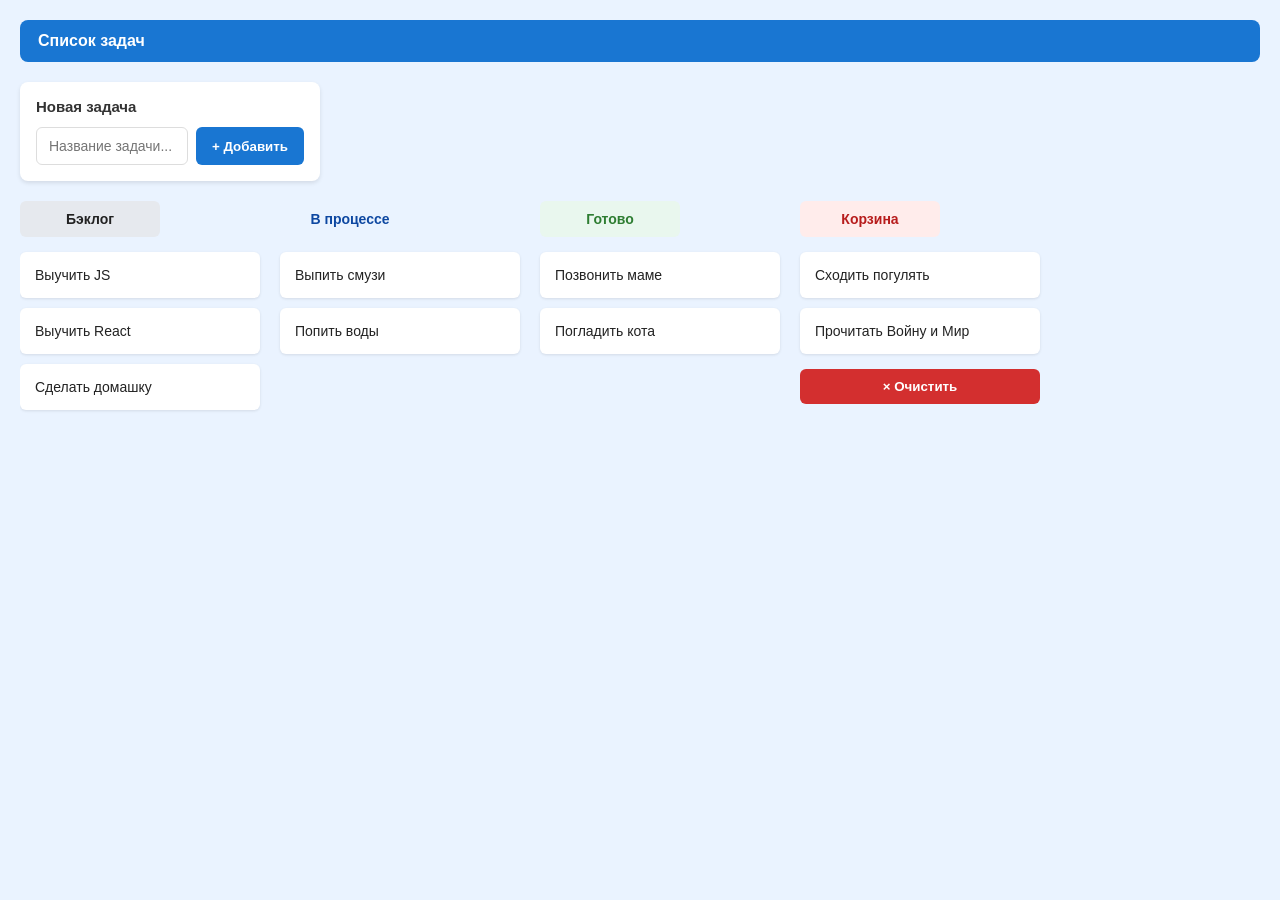
==== index.html @ bf157dfc "renamed css file from css.style.css to style.css and updated html reference" ====
<!DOCTYPE html>
<html lang="ru">
<head>
  <meta charset="UTF-8">
  <meta name="viewport" content="width=device-width, initial-scale=1.0">
  <title>Чима чуквуемека</title>
  <link rel="stylesheet" href="style.css">
</head>
<body>
  <div class="header-container">
    <header>
      <h1>Список задач</h1>
    </header>
  </div>

  <div class="main-content">
    <div class="new-task-container">
      <h3>Новая задача</h3>
      <div class="input-group">
        <input type="text" id="taskInput" placeholder="Название задачи...">
        <button id="addBtn">+ Добавить</button>
      </div>
    </div>

    <div class="columns-container">
      <div class="columns">
        <div class="column backlog">
          <div class="column-header">Бэклог</div>
          <div class="task-list" id="backlog">
            <div class="task">Выучить JS</div>
            <div class="task">Выучить React</div>
            <div class="task">Сделать домашку</div>
          </div>
        </div>

        <div class="column in-progress">
          <div class="column-header">В процессе</div>
          <div class="task-list" id="inProgress">
            <div class="task">Выпить смузи</div>
            <div class="task">Попить воды</div>
          </div>
        </div>

        <div class="column done">
          <div class="column-header">Готово</div>
          <div class="task-list" id="done">
            <div class="task">Позвонить маме</div>
            <div class="task">Погладить кота</div>
          </div>
        </div>

        <div class="column trash">
          <div class="column-header">Корзина</div>
          <div class="task-list" id="trash">
            <div class="task">Сходить погулять</div>
            <div class="task">Прочитать Войну и Мир</div>
          </div>
          <button id="clearBtn">× Очистить</button>
        </div>
      </div>
    </div>
  </div>

  <script>
    const taskInput = document.getElementById('taskInput');
    const addBtn = document.getElementById('addBtn');
    const backlog = document.getElementById('backlog');
    const clearBtn = document.getElementById('clearBtn');

    // Добавить задачу в Бэклог
    addBtn.addEventListener('click', () => {
      if (taskInput.value.trim() !== "") {
        const task = document.createElement('div');
        task.className = 'task';
        task.textContent = taskInput.value;
        backlog.appendChild(task);
        taskInput.value = "";
      }
    });

    // Очистить корзину
    clearBtn.addEventListener('click', () => {
      document.getElementById('trash').innerHTML = "";
    });

    // Добавление задачи по нажатию Enter
    taskInput.addEventListener('keypress', (e) => {
      if (e.key === 'Enter') {
        addBtn.click();
      }
    });
  </script>
</body>
</html>
---- style.css ----
* {
  box-sizing: border-box;
  margin: 0;
  padding: 0;
}

body {
  font-family: Arial, sans-serif;
  background: #eaf3ff;
  color: #222;
  padding: 20px;
  min-height: 100vh;
}

.header-container {
  display: flex;
  justify-content: flex-start;
  margin-bottom: 20px;
}

header {
  background: #1976d2;
  color: white;
  padding: 12px 18px;
  font-weight: 600;
  font-size: 16px;
  border-radius: 8px;
  text-align: left;
  width: 100%;
}

header h1 {
  font-size: 16px;
  margin: 0;
}

.main-content {
  display: flex;
  flex-direction: column;
  gap: 20px;
}

.new-task-container {
  background: white;
  padding: 16px;
  border-radius: 8px;
  box-shadow: 0 2px 4px rgba(0,0,0,0.1);
  width: 300px;
  align-self: flex-start;
}

.new-task-container h3 {
  margin-bottom: 12px;
  font-size: 15px;
  color: #333;
}

.input-group {
  display: flex;
  gap: 8px;
  align-items: stretch;
}

.input-group input {
  flex: 1;
  padding: 10px 12px;
  border: 1px solid #ddd;
  border-radius: 6px;
  font-size: 14px;
  min-width: 0;
}

.input-group button {
  padding: 10px 16px;
  background: #1976d2;
  color: white;
  border: none;
  border-radius: 6px;
  cursor: pointer;
  font-weight: 600;
  white-space: nowrap;
  flex-shrink: 0;
}

.columns-container {
  overflow-x: auto;
  padding-bottom: 10px;
}

.columns {
  display: flex;
  gap: 20px;
}

.column {
  min-width: 240px;
}

.column-header {
  padding: 10px 15px;
  border-radius: 6px;
  font-size: 14px;
  font-weight: 600;
  margin-bottom: 15px;
  text-align: center;
  width: fit-content;
  min-width: 140px;
}

.backlog .column-header {
  background: #e6e9ee;
  color: #222;
}

.in-progress .column-header {
  background: #eaf3ff;
  color: #0d47a1;
}

.done .column-header {
  background: #e9f7ee;
  color: #2e7d32;
}

.trash .column-header {
  background: #ffeceb;
  color: #b71c1c;
}

.task-list {
  display: flex;
  flex-direction: column;
  gap: 10px;
}

.task {
  background: white;
  padding: 15px;
  border-radius: 6px;
  font-size: 14px;
  box-shadow: 0 1px 3px rgba(0,0,0,0.1);
  word-break: break-word;
  width: 100%;
  min-width: 220px;
}

#clearBtn {
  margin-top: 15px;
  padding: 10px 15px;
  background: #d32f2f;
  color: white;
  border: none;
  border-radius: 6px;
  cursor: pointer;
  font-weight: 600;
  width: 100%;
}

#clearBtn:hover {
  background: #b71c1c;
}

@media (max-width: 768px) {
  .new-task-container {
    width: 100%;
  }
  
  .columns {
    flex-direction: column;
  }
  
  .column {
    width: 100%;
  }
  
  .input-group {
    flex-direction: column;
  }
}
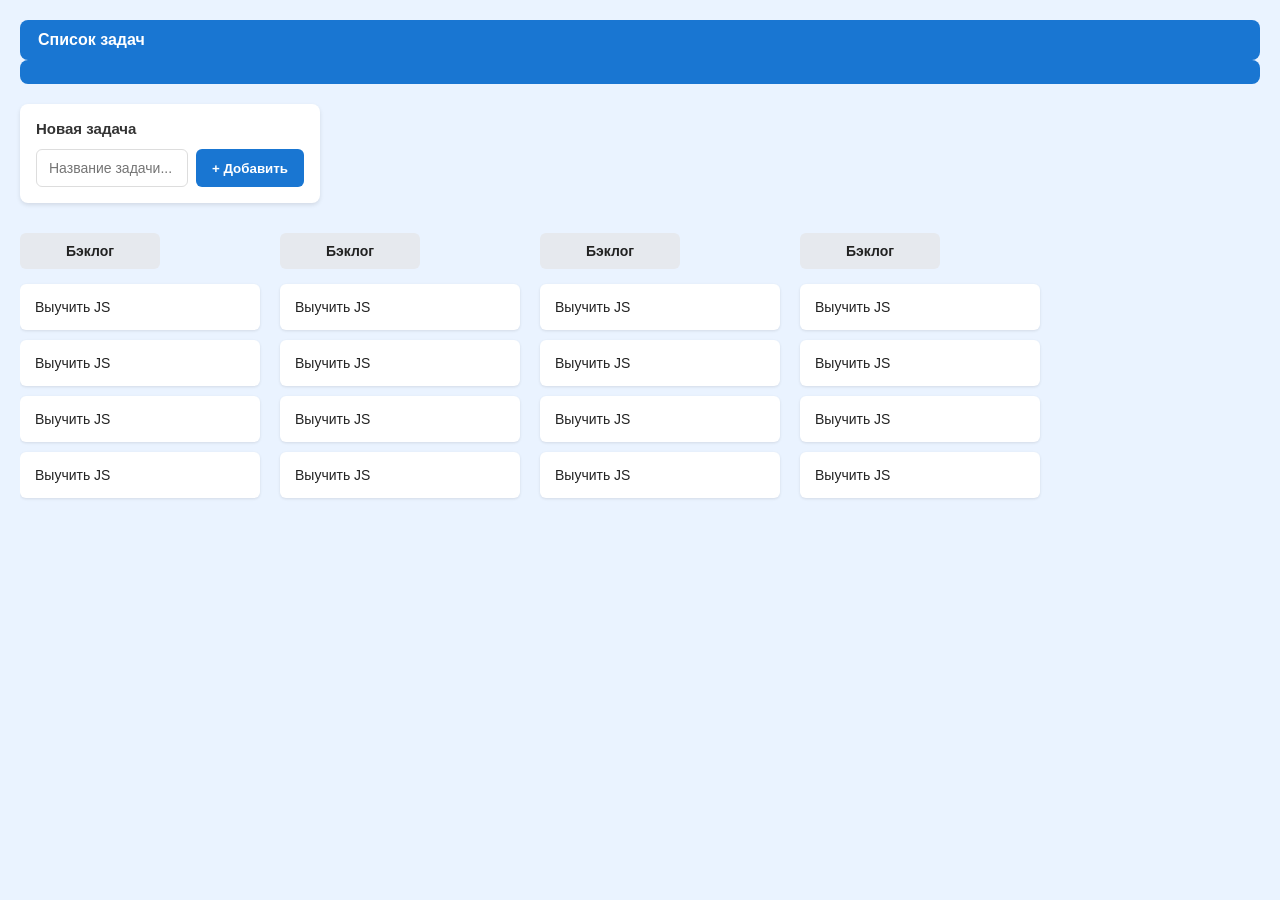
==== commit 256900ce: "lab3: Список задач" ====
--- a/index.html
+++ b/index.html
@@ -1,94 +1,20 @@
 <!DOCTYPE html>
 <html lang="ru">
 <head>
-  <meta charset="UTF-8">
-  <meta name="viewport" content="width=device-width, initial-scale=1.0">
-  <title>Чима чуквуемека</title>
-  <link rel="stylesheet" href="style.css">
+    <meta charset="UTF-8">
+    <meta name="viewport" content="width=device-width, initial-scale=1.0">
+    <title>Task Manager</title>
+    <link rel="stylesheet" href="style.css">
 </head>
 <body>
-  <div class="header-container">
-    <header>
-      <h1>Список задач</h1>
-    </header>
-  </div>
+    <section class="app">
+        <header></header>
+        <main>
+            <section class="form-container"></section>
+            <section class="task-board"></section>
+        </main>
+    </section>
 
-  <div class="main-content">
-    <div class="new-task-container">
-      <h3>Новая задача</h3>
-      <div class="input-group">
-        <input type="text" id="taskInput" placeholder="Название задачи...">
-        <button id="addBtn">+ Добавить</button>
-      </div>
-    </div>
-
-    <div class="columns-container">
-      <div class="columns">
-        <div class="column backlog">
-          <div class="column-header">Бэклог</div>
-          <div class="task-list" id="backlog">
-            <div class="task">Выучить JS</div>
-            <div class="task">Выучить React</div>
-            <div class="task">Сделать домашку</div>
-          </div>
-        </div>
-
-        <div class="column in-progress">
-          <div class="column-header">В процессе</div>
-          <div class="task-list" id="inProgress">
-            <div class="task">Выпить смузи</div>
-            <div class="task">Попить воды</div>
-          </div>
-        </div>
-
-        <div class="column done">
-          <div class="column-header">Готово</div>
-          <div class="task-list" id="done">
-            <div class="task">Позвонить маме</div>
-            <div class="task">Погладить кота</div>
-          </div>
-        </div>
-
-        <div class="column trash">
-          <div class="column-header">Корзина</div>
-          <div class="task-list" id="trash">
-            <div class="task">Сходить погулять</div>
-            <div class="task">Прочитать Войну и Мир</div>
-          </div>
-          <button id="clearBtn">× Очистить</button>
-        </div>
-      </div>
-    </div>
-  </div>
-
-  <script>
-    const taskInput = document.getElementById('taskInput');
-    const addBtn = document.getElementById('addBtn');
-    const backlog = document.getElementById('backlog');
-    const clearBtn = document.getElementById('clearBtn');
-
-    // Добавить задачу в Бэклог
-    addBtn.addEventListener('click', () => {
-      if (taskInput.value.trim() !== "") {
-        const task = document.createElement('div');
-        task.className = 'task';
-        task.textContent = taskInput.value;
-        backlog.appendChild(task);
-        taskInput.value = "";
-      }
-    });
-
-    // Очистить корзину
-    clearBtn.addEventListener('click', () => {
-      document.getElementById('trash').innerHTML = "";
-    });
-
-    // Добавление задачи по нажатию Enter
-    taskInput.addEventListener('keypress', (e) => {
-      if (e.key === 'Enter') {
-        addBtn.click();
-      }
-    });
-  </script>
+    <script type="module" src="src/main.js"></script>
 </body>
 </html>
--- a/style.css
+++ b/style.css
@@ -1,179 +1,163 @@
 * {
-  box-sizing: border-box;
-  margin: 0;
-  padding: 0;
+    box-sizing: border-box;
+    margin: 0;
+    padding: 0;
 }
 
 body {
-  font-family: Arial, sans-serif;
-  background: #eaf3ff;
-  color: #222;
-  padding: 20px;
-  min-height: 100vh;
+    font-family: Arial, sans-serif;
+    background: #eaf3ff;
+    color: #222;
+    padding: 20px;
+    min-height: 100vh;
+}
+
+.app {
+    display: flex;
+    flex-direction: column;
 }
 
 .header-container {
-  display: flex;
-  justify-content: flex-start;
-  margin-bottom: 20px;
+    display: flex;
+    justify-content: flex-start;
+    margin: 0;
+    padding: 0;
+    border: none;
 }
 
 header {
-  background: #1976d2;
-  color: white;
-  padding: 12px 18px;
-  font-weight: 600;
-  font-size: 16px;
-  border-radius: 8px;
-  text-align: left;
-  width: 100%;
+    background: #1976d2;
+    color: white;
+    padding: 12px 18px;
+    font-weight: 600;
+    font-size: 16px;
+    border-radius: 8px;
+    text-align: left;
+    width: 100%;
+    border: none;
+    outline: none;
+    box-shadow: none;
+    margin: 0;
+    line-height: 1;
 }
 
 header h1 {
-  font-size: 16px;
-  margin: 0;
+    font-size: 16px;
+    margin: 0;
+    padding: 0;
 }
 
-.main-content {
-  display: flex;
-  flex-direction: column;
-  gap: 20px;
+.form-container {
+    align-self: flex-start;
+    margin: 20px 0 30px 0;
 }
 
 .new-task-container {
-  background: white;
-  padding: 16px;
-  border-radius: 8px;
-  box-shadow: 0 2px 4px rgba(0,0,0,0.1);
-  width: 300px;
-  align-self: flex-start;
+    background: white;
+    padding: 16px;
+    border-radius: 8px;
+    box-shadow: 0 2px 4px rgba(0,0,0,0.1);
+    width: 300px;
 }
 
 .new-task-container h3 {
-  margin-bottom: 12px;
-  font-size: 15px;
-  color: #333;
+    margin-bottom: 12px;
+    font-size: 15px;
+    color: #333;
 }
 
 .input-group {
-  display: flex;
-  gap: 8px;
-  align-items: stretch;
+    display: flex;
+    gap: 8px;
+    align-items: stretch;
 }
 
 .input-group input {
-  flex: 1;
-  padding: 10px 12px;
-  border: 1px solid #ddd;
-  border-radius: 6px;
-  font-size: 14px;
-  min-width: 0;
+    flex: 1;
+    padding: 10px 12px;
+    border: 1px solid #ddd;
+    border-radius: 6px;
+    font-size: 14px;
+    min-width: 0;
 }
 
 .input-group button {
-  padding: 10px 16px;
-  background: #1976d2;
-  color: white;
-  border: none;
-  border-radius: 6px;
-  cursor: pointer;
-  font-weight: 600;
-  white-space: nowrap;
-  flex-shrink: 0;
+    padding: 10px 16px;
+    background: #1976d2;
+    color: white;
+    border: none;
+    border-radius: 6px;
+    cursor: pointer;
+    font-weight: 600;
+    white-space: nowrap;
+    flex-shrink: 0;
+}
+
+.task-board {
+    width: 100%;
 }
 
 .columns-container {
-  overflow-x: auto;
-  padding-bottom: 10px;
+    overflow-x: auto;
+    padding-bottom: 10px;
 }
 
 .columns {
-  display: flex;
-  gap: 20px;
+    display: flex;
+    gap: 20px;
 }
 
 .column {
-  min-width: 240px;
+    min-width: 240px;
 }
 
 .column-header {
-  padding: 10px 15px;
-  border-radius: 6px;
-  font-size: 14px;
-  font-weight: 600;
-  margin-bottom: 15px;
-  text-align: center;
-  width: fit-content;
-  min-width: 140px;
+    padding: 10px 15px;
+    border-radius: 6px;
+    font-size: 14px;
+    font-weight: 600;
+    margin-bottom: 15px;
+    text-align: center;
+    width: fit-content;
+    min-width: 140px;
 }
 
 .backlog .column-header {
-  background: #e6e9ee;
-  color: #222;
-}
-
-.in-progress .column-header {
-  background: #eaf3ff;
-  color: #0d47a1;
-}
-
-.done .column-header {
-  background: #e9f7ee;
-  color: #2e7d32;
-}
-
-.trash .column-header {
-  background: #ffeceb;
-  color: #b71c1c;
+    background: #e6e9ee;
+    color: #222;
 }
 
 .task-list {
-  display: flex;
-  flex-direction: column;
-  gap: 10px;
+    display: flex;
+    flex-direction: column;
+    gap: 10px;
 }
 
 .task {
-  background: white;
-  padding: 15px;
-  border-radius: 6px;
-  font-size: 14px;
-  box-shadow: 0 1px 3px rgba(0,0,0,0.1);
-  word-break: break-word;
-  width: 100%;
-  min-width: 220px;
-}
-
-#clearBtn {
-  margin-top: 15px;
-  padding: 10px 15px;
-  background: #d32f2f;
-  color: white;
-  border: none;
-  border-radius: 6px;
-  cursor: pointer;
-  font-weight: 600;
-  width: 100%;
-}
-
-#clearBtn:hover {
-  background: #b71c1c;
+    background: white;
+    padding: 15px;
+    border-radius: 6px;
+    font-size: 14px;
+    box-shadow: 0 1px 3px rgba(0,0,0,0.1);
+    word-break: break-word;
+    width: 100%;
+    min-width: 220px;
 }
 
 @media (max-width: 768px) {
-  .new-task-container {
-    width: 100%;
-  }
-  
-  .columns {
-    flex-direction: column;
-  }
-  
-  .column {
-    width: 100%;
-  }
-  
-  .input-group {
-    flex-direction: column;
-  }
+    .new-task-container {
+        width: 100%;
+    }
+    
+    .columns {
+        flex-direction: column;
+    }
+    
+    .column {
+        width: 100%;
+    }
+    
+    .input-group {
+        flex-direction: column;
+    }
 }
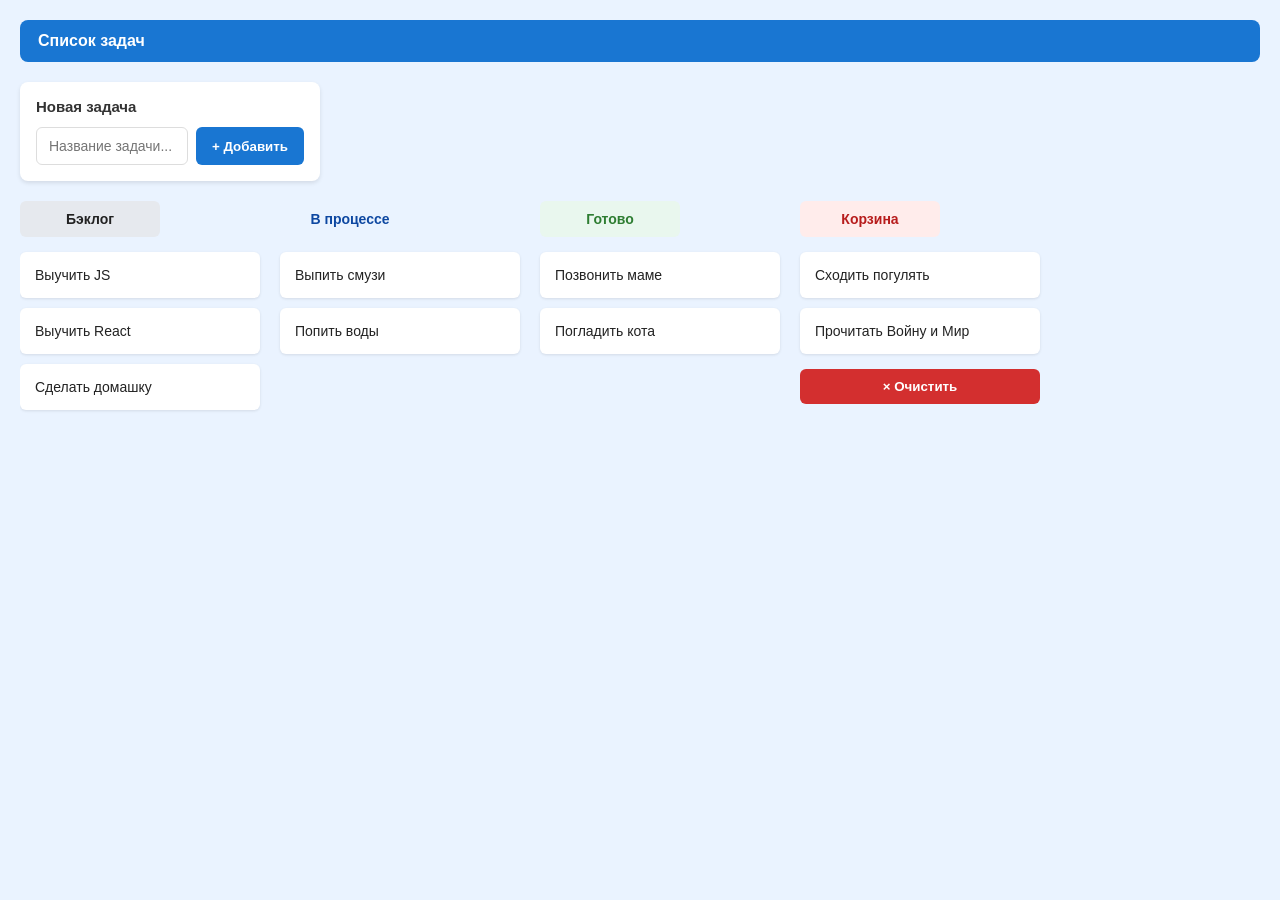
==== commit 9ae59ae0: "Revert "lab3: Список задач"" ====
--- a/index.html
+++ b/index.html
@@ -1,20 +1,94 @@
 <!DOCTYPE html>
 <html lang="ru">
 <head>
-    <meta charset="UTF-8">
-    <meta name="viewport" content="width=device-width, initial-scale=1.0">
-    <title>Task Manager</title>
-    <link rel="stylesheet" href="style.css">
+  <meta charset="UTF-8">
+  <meta name="viewport" content="width=device-width, initial-scale=1.0">
+  <title>Чима чуквуемека</title>
+  <link rel="stylesheet" href="style.css">
 </head>
 <body>
-    <section class="app">
-        <header></header>
-        <main>
-            <section class="form-container"></section>
-            <section class="task-board"></section>
-        </main>
-    </section>
+  <div class="header-container">
+    <header>
+      <h1>Список задач</h1>
+    </header>
+  </div>
 
-    <script type="module" src="src/main.js"></script>
+  <div class="main-content">
+    <div class="new-task-container">
+      <h3>Новая задача</h3>
+      <div class="input-group">
+        <input type="text" id="taskInput" placeholder="Название задачи...">
+        <button id="addBtn">+ Добавить</button>
+      </div>
+    </div>
+
+    <div class="columns-container">
+      <div class="columns">
+        <div class="column backlog">
+          <div class="column-header">Бэклог</div>
+          <div class="task-list" id="backlog">
+            <div class="task">Выучить JS</div>
+            <div class="task">Выучить React</div>
+            <div class="task">Сделать домашку</div>
+          </div>
+        </div>
+
+        <div class="column in-progress">
+          <div class="column-header">В процессе</div>
+          <div class="task-list" id="inProgress">
+            <div class="task">Выпить смузи</div>
+            <div class="task">Попить воды</div>
+          </div>
+        </div>
+
+        <div class="column done">
+          <div class="column-header">Готово</div>
+          <div class="task-list" id="done">
+            <div class="task">Позвонить маме</div>
+            <div class="task">Погладить кота</div>
+          </div>
+        </div>
+
+        <div class="column trash">
+          <div class="column-header">Корзина</div>
+          <div class="task-list" id="trash">
+            <div class="task">Сходить погулять</div>
+            <div class="task">Прочитать Войну и Мир</div>
+          </div>
+          <button id="clearBtn">× Очистить</button>
+        </div>
+      </div>
+    </div>
+  </div>
+
+  <script>
+    const taskInput = document.getElementById('taskInput');
+    const addBtn = document.getElementById('addBtn');
+    const backlog = document.getElementById('backlog');
+    const clearBtn = document.getElementById('clearBtn');
+
+    
+    addBtn.addEventListener('click', () => {
+      if (taskInput.value.trim() !== "") {
+        const task = document.createElement('div');
+        task.className = 'task';
+        task.textContent = taskInput.value;
+        backlog.appendChild(task);
+        taskInput.value = "";
+      }
+    });
+
+
+    clearBtn.addEventListener('click', () => {
+      document.getElementById('trash').innerHTML = "";
+    });
+
+    
+    taskInput.addEventListener('keypress', (e) => {
+      if (e.key === 'Enter') {
+        addBtn.click();
+      }
+    });
+  </script>
 </body>
 </html>
--- a/style.css
+++ b/style.css
@@ -1,163 +1,179 @@
 * {
-    box-sizing: border-box;
-    margin: 0;
-    padding: 0;
+  box-sizing: border-box;
+  margin: 0;
+  padding: 0;
 }
 
 body {
-    font-family: Arial, sans-serif;
-    background: #eaf3ff;
-    color: #222;
-    padding: 20px;
-    min-height: 100vh;
-}
-
-.app {
-    display: flex;
-    flex-direction: column;
+  font-family: Arial, sans-serif;
+  background: #eaf3ff;
+  color: #222;
+  padding: 20px;
+  min-height: 100vh;
 }
 
 .header-container {
-    display: flex;
-    justify-content: flex-start;
-    margin: 0;
-    padding: 0;
-    border: none;
+  display: flex;
+  justify-content: flex-start;
+  margin-bottom: 20px;
 }
 
 header {
-    background: #1976d2;
-    color: white;
-    padding: 12px 18px;
-    font-weight: 600;
-    font-size: 16px;
-    border-radius: 8px;
-    text-align: left;
-    width: 100%;
-    border: none;
-    outline: none;
-    box-shadow: none;
-    margin: 0;
-    line-height: 1;
+  background: #1976d2;
+  color: white;
+  padding: 12px 18px;
+  font-weight: 600;
+  font-size: 16px;
+  border-radius: 8px;
+  text-align: left;
+  width: 100%;
 }
 
 header h1 {
-    font-size: 16px;
-    margin: 0;
-    padding: 0;
+  font-size: 16px;
+  margin: 0;
 }
 
-.form-container {
-    align-self: flex-start;
-    margin: 20px 0 30px 0;
+.main-content {
+  display: flex;
+  flex-direction: column;
+  gap: 20px;
 }
 
 .new-task-container {
-    background: white;
-    padding: 16px;
-    border-radius: 8px;
-    box-shadow: 0 2px 4px rgba(0,0,0,0.1);
-    width: 300px;
+  background: white;
+  padding: 16px;
+  border-radius: 8px;
+  box-shadow: 0 2px 4px rgba(0,0,0,0.1);
+  width: 300px;
+  align-self: flex-start;
 }
 
 .new-task-container h3 {
-    margin-bottom: 12px;
-    font-size: 15px;
-    color: #333;
+  margin-bottom: 12px;
+  font-size: 15px;
+  color: #333;
 }
 
 .input-group {
-    display: flex;
-    gap: 8px;
-    align-items: stretch;
+  display: flex;
+  gap: 8px;
+  align-items: stretch;
 }
 
 .input-group input {
-    flex: 1;
-    padding: 10px 12px;
-    border: 1px solid #ddd;
-    border-radius: 6px;
-    font-size: 14px;
-    min-width: 0;
+  flex: 1;
+  padding: 10px 12px;
+  border: 1px solid #ddd;
+  border-radius: 6px;
+  font-size: 14px;
+  min-width: 0;
 }
 
 .input-group button {
-    padding: 10px 16px;
-    background: #1976d2;
-    color: white;
-    border: none;
-    border-radius: 6px;
-    cursor: pointer;
-    font-weight: 600;
-    white-space: nowrap;
-    flex-shrink: 0;
-}
-
-.task-board {
-    width: 100%;
+  padding: 10px 16px;
+  background: #1976d2;
+  color: white;
+  border: none;
+  border-radius: 6px;
+  cursor: pointer;
+  font-weight: 600;
+  white-space: nowrap;
+  flex-shrink: 0;
 }
 
 .columns-container {
-    overflow-x: auto;
-    padding-bottom: 10px;
+  overflow-x: auto;
+  padding-bottom: 10px;
 }
 
 .columns {
-    display: flex;
-    gap: 20px;
+  display: flex;
+  gap: 20px;
 }
 
 .column {
-    min-width: 240px;
+  min-width: 240px;
 }
 
 .column-header {
-    padding: 10px 15px;
-    border-radius: 6px;
-    font-size: 14px;
-    font-weight: 600;
-    margin-bottom: 15px;
-    text-align: center;
-    width: fit-content;
-    min-width: 140px;
+  padding: 10px 15px;
+  border-radius: 6px;
+  font-size: 14px;
+  font-weight: 600;
+  margin-bottom: 15px;
+  text-align: center;
+  width: fit-content;
+  min-width: 140px;
 }
 
 .backlog .column-header {
-    background: #e6e9ee;
-    color: #222;
+  background: #e6e9ee;
+  color: #222;
+}
+
+.in-progress .column-header {
+  background: #eaf3ff;
+  color: #0d47a1;
+}
+
+.done .column-header {
+  background: #e9f7ee;
+  color: #2e7d32;
+}
+
+.trash .column-header {
+  background: #ffeceb;
+  color: #b71c1c;
 }
 
 .task-list {
-    display: flex;
-    flex-direction: column;
-    gap: 10px;
+  display: flex;
+  flex-direction: column;
+  gap: 10px;
 }
 
 .task {
-    background: white;
-    padding: 15px;
-    border-radius: 6px;
-    font-size: 14px;
-    box-shadow: 0 1px 3px rgba(0,0,0,0.1);
-    word-break: break-word;
-    width: 100%;
-    min-width: 220px;
+  background: white;
+  padding: 15px;
+  border-radius: 6px;
+  font-size: 14px;
+  box-shadow: 0 1px 3px rgba(0,0,0,0.1);
+  word-break: break-word;
+  width: 100%;
+  min-width: 220px;
+}
+
+#clearBtn {
+  margin-top: 15px;
+  padding: 10px 15px;
+  background: #d32f2f;
+  color: white;
+  border: none;
+  border-radius: 6px;
+  cursor: pointer;
+  font-weight: 600;
+  width: 100%;
+}
+
+#clearBtn:hover {
+  background: #b71c1c;
 }
 
 @media (max-width: 768px) {
-    .new-task-container {
-        width: 100%;
-    }
-    
-    .columns {
-        flex-direction: column;
-    }
-    
-    .column {
-        width: 100%;
-    }
-    
-    .input-group {
-        flex-direction: column;
-    }
+  .new-task-container {
+    width: 100%;
+  }
+  
+  .columns {
+    flex-direction: column;
+  }
+  
+  .column {
+    width: 100%;
+  }
+  
+  .input-group {
+    flex-direction: column;
+  }
 }
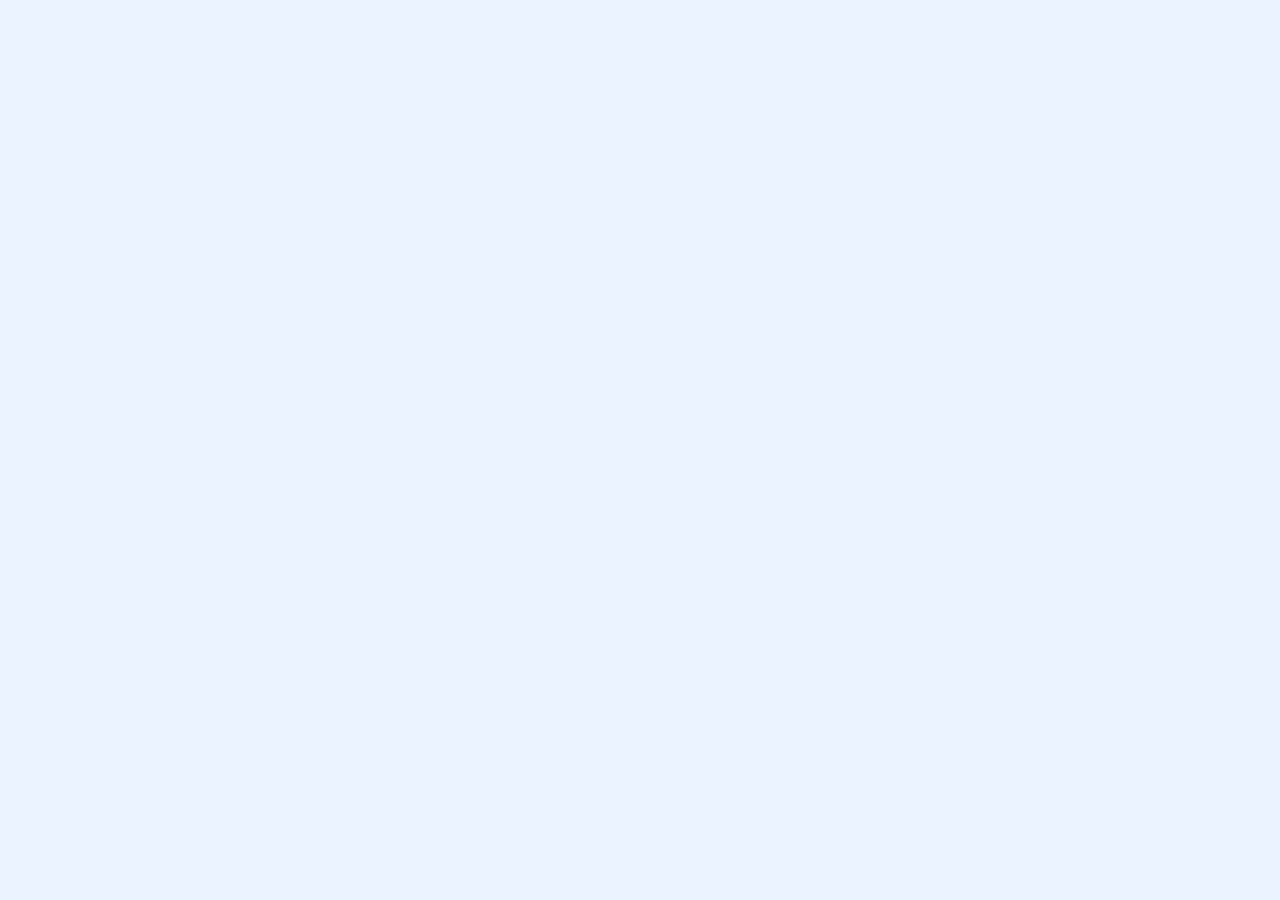
==== commit f294ef20: "fix:responsive design,proper spacing and line removal" ====
--- a/index.html
+++ b/index.html
@@ -1,94 +1,23 @@
 <!DOCTYPE html>
 <html lang="ru">
 <head>
-  <meta charset="UTF-8">
-  <meta name="viewport" content="width=device-width, initial-scale=1.0">
-  <title>Чима чуквуемека</title>
-  <link rel="stylesheet" href="style.css">
+    <meta charset="UTF-8">
+    <meta name="viewport" content="width=device-width, initial-scale=1.0">
+    <title>Чима чуквуемека</title>
+    <link rel="stylesheet" href="style.css">
 </head>
 <body>
-  <div class="header-container">
-    <header>
-      <h1>Список задач</h1>
-    </header>
-  </div>
+    <section class="app">
+        <!-- Header will be rendered here -->
+        <div class="header-container"></div>
+        
+        <!-- Form will be rendered here -->
+        <div class="form-container"></div>
+        
+        <!-- Task board will be rendered here -->
+        <div class="task-board"></div>
+    </section>
 
-  <div class="main-content">
-    <div class="new-task-container">
-      <h3>Новая задача</h3>
-      <div class="input-group">
-        <input type="text" id="taskInput" placeholder="Название задачи...">
-        <button id="addBtn">+ Добавить</button>
-      </div>
-    </div>
-
-    <div class="columns-container">
-      <div class="columns">
-        <div class="column backlog">
-          <div class="column-header">Бэклог</div>
-          <div class="task-list" id="backlog">
-            <div class="task">Выучить JS</div>
-            <div class="task">Выучить React</div>
-            <div class="task">Сделать домашку</div>
-          </div>
-        </div>
-
-        <div class="column in-progress">
-          <div class="column-header">В процессе</div>
-          <div class="task-list" id="inProgress">
-            <div class="task">Выпить смузи</div>
-            <div class="task">Попить воды</div>
-          </div>
-        </div>
-
-        <div class="column done">
-          <div class="column-header">Готово</div>
-          <div class="task-list" id="done">
-            <div class="task">Позвонить маме</div>
-            <div class="task">Погладить кота</div>
-          </div>
-        </div>
-
-        <div class="column trash">
-          <div class="column-header">Корзина</div>
-          <div class="task-list" id="trash">
-            <div class="task">Сходить погулять</div>
-            <div class="task">Прочитать Войну и Мир</div>
-          </div>
-          <button id="clearBtn">× Очистить</button>
-        </div>
-      </div>
-    </div>
-  </div>
-
-  <script>
-    const taskInput = document.getElementById('taskInput');
-    const addBtn = document.getElementById('addBtn');
-    const backlog = document.getElementById('backlog');
-    const clearBtn = document.getElementById('clearBtn');
-
-    
-    addBtn.addEventListener('click', () => {
-      if (taskInput.value.trim() !== "") {
-        const task = document.createElement('div');
-        task.className = 'task';
-        task.textContent = taskInput.value;
-        backlog.appendChild(task);
-        taskInput.value = "";
-      }
-    });
-
-
-    clearBtn.addEventListener('click', () => {
-      document.getElementById('trash').innerHTML = "";
-    });
-
-    
-    taskInput.addEventListener('keypress', (e) => {
-      if (e.key === 'Enter') {
-        addBtn.click();
-      }
-    });
-  </script>
+    <script type="module" src="src/main.js"></script>
 </body>
 </html>
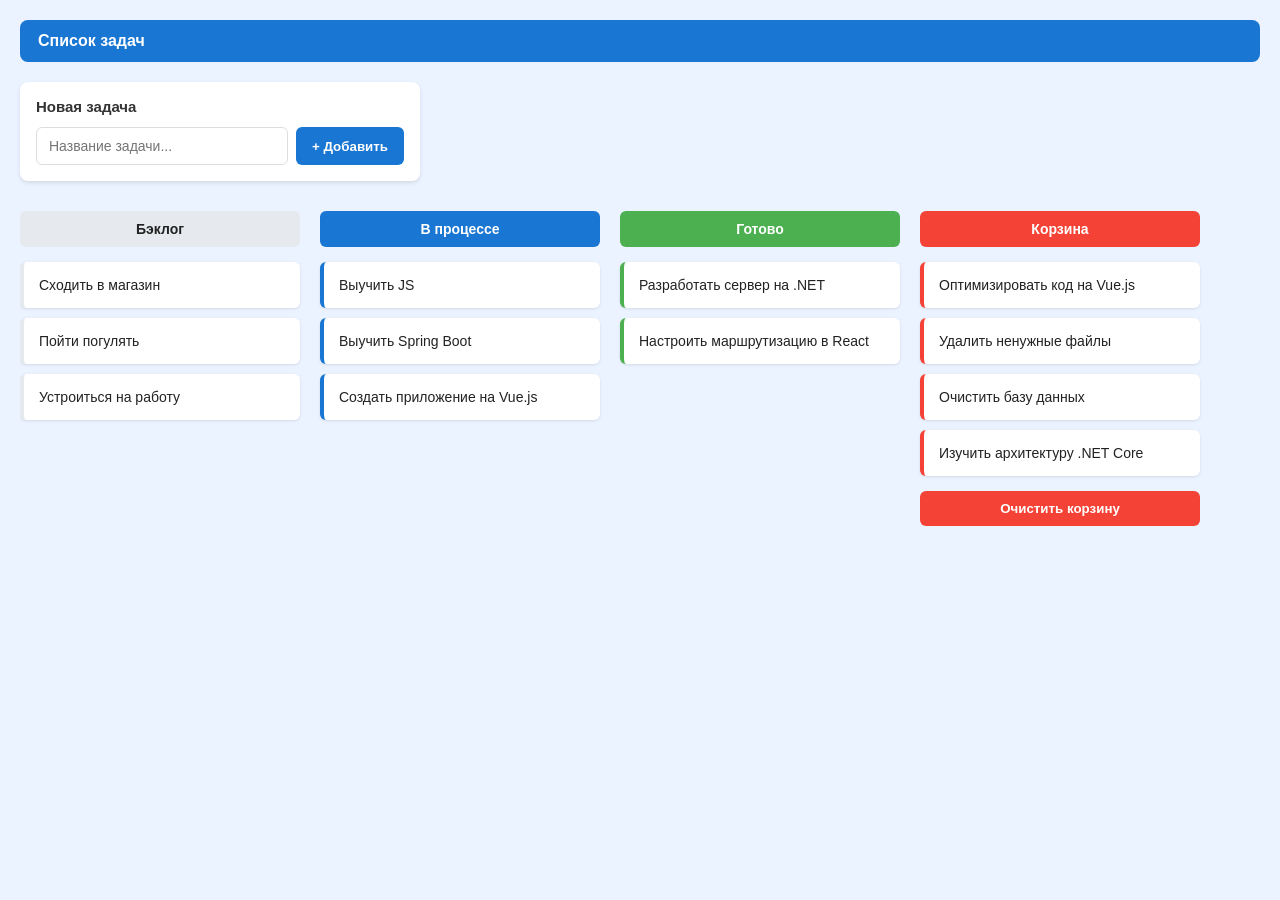
==== commit c5369875: "refractor:implemented abstractcomponent inheritance and responsive design" ====
--- a/index.html
+++ b/index.html
@@ -7,17 +7,18 @@
     <link rel="stylesheet" href="style.css">
 </head>
 <body>
-    <section class="app">
-        <!-- Header will be rendered here -->
+    
+    <section class="board-app">
+        
         <div class="header-container"></div>
         
-        <!-- Form will be rendered here -->
+       
         <div class="form-container"></div>
         
-        <!-- Task board will be rendered here -->
+        
         <div class="task-board"></div>
     </section>
 
     <script type="module" src="src/main.js"></script>
 </body>
-</html>+</html>
--- a/style.css
+++ b/style.css
@@ -1,179 +1,185 @@
 * {
-  box-sizing: border-box;
-  margin: 0;
-  padding: 0;
+    box-sizing: border-box;
+    margin: 0;
+    padding: 0;
 }
 
 body {
-  font-family: Arial, sans-serif;
-  background: #eaf3ff;
-  color: #222;
-  padding: 20px;
-  min-height: 100vh;
+    font-family: Arial, sans-serif;
+    background: #eaf3ff;
+    color: #222;
+    padding: 20px;
+    min-height: 100vh;
+    
+    touch-action: manipulation;
+    -webkit-text-size-adjust: 100%;
 }
 
+.app {
+    display: flex;
+    flex-direction: column;
+    gap: 20px;
+   
+    width: 1200px;
+    margin: 0 auto;
+}
+
+
 .header-container {
-  display: flex;
-  justify-content: flex-start;
-  margin-bottom: 20px;
+    display: flex;
+    justify-content: flex-start;
+    margin-bottom: 20px; 
+}
+
+.form-container {
+    align-self: flex-start;
+    margin-bottom: 30px; 
+}
+
+.task-board {
+    width: 100%;
+    margin-top: 10px; 
 }
 
 header {
-  background: #1976d2;
-  color: white;
-  padding: 12px 18px;
-  font-weight: 600;
-  font-size: 16px;
-  border-radius: 8px;
-  text-align: left;
-  width: 100%;
+    background: #1976d2;
+    color: white;
+    padding: 12px 18px;
+    font-weight: 600;
+    font-size: 16px;
+    border-radius: 8px;
+    text-align: left;
+    width: 100%;
 }
 
 header h1 {
-  font-size: 16px;
-  margin: 0;
-}
-
-.main-content {
-  display: flex;
-  flex-direction: column;
-  gap: 20px;
+    font-size: 16px;
+    margin: 0;
 }
 
 .new-task-container {
-  background: white;
-  padding: 16px;
-  border-radius: 8px;
-  box-shadow: 0 2px 4px rgba(0,0,0,0.1);
-  width: 300px;
-  align-self: flex-start;
+    background: white;
+    padding: 16px;
+    border-radius: 8px;
+    box-shadow: 0 2px 4px rgba(0,0,0,0.1);
+    width: 400px;
 }
 
 .new-task-container h3 {
-  margin-bottom: 12px;
-  font-size: 15px;
-  color: #333;
+    margin-bottom: 12px;
+    font-size: 15px;
+    color: #333;
 }
 
 .input-group {
-  display: flex;
-  gap: 8px;
-  align-items: stretch;
+    display: flex;
+    gap: 8px;
+    align-items: stretch;
 }
 
 .input-group input {
-  flex: 1;
-  padding: 10px 12px;
-  border: 1px solid #ddd;
-  border-radius: 6px;
-  font-size: 14px;
-  min-width: 0;
+    flex: 1;
+    padding: 10px 12px;
+    border: 1px solid #ddd;
+    border-radius: 6px;
+    font-size: 14px;
+    width: 100%;
 }
 
 .input-group button {
-  padding: 10px 16px;
-  background: #1976d2;
-  color: white;
-  border: none;
-  border-radius: 6px;
-  cursor: pointer;
-  font-weight: 600;
-  white-space: nowrap;
-  flex-shrink: 0;
+    padding: 10px 16px;
+    background: #1976d2;
+    color: white;
+    border: none;
+    border-radius: 6px;
+    cursor: pointer;
+    font-weight: 600;
+    white-space: nowrap;
+    flex-shrink: 0;
 }
 
 .columns-container {
-  overflow-x: auto;
-  padding-bottom: 10px;
+    width: 100%;
+    overflow-x: auto;
 }
 
 .columns {
-  display: flex;
-  gap: 20px;
+    display: flex;
+    gap: 20px;
+    flex-wrap: nowrap;
 }
 
 .column {
-  min-width: 240px;
+    width: 280px;
+    flex-shrink: 0;
 }
 
 .column-header {
-  padding: 10px 15px;
-  border-radius: 6px;
-  font-size: 14px;
-  font-weight: 600;
-  margin-bottom: 15px;
-  text-align: center;
-  width: fit-content;
-  min-width: 140px;
+    padding: 10px 15px;
+    border-radius: 6px;
+    font-size: 14px;
+    font-weight: 600;
+    margin-bottom: 15px;
+    text-align: center;
+    width: 100%;
 }
 
 .backlog .column-header {
-  background: #e6e9ee;
-  color: #222;
+    background: #e6e9ee;
+    color: #222;
 }
 
-.in-progress .column-header {
-  background: #eaf3ff;
-  color: #0d47a1;
+.task-list {
+    display: flex;
+    flex-direction: column;
+    gap: 10px;
+}
+
+.task {
+    background: white;
+    padding: 15px;
+    border-radius: 6px;
+    font-size: 14px;
+    box-shadow: 0 1px 3px rgba(0,0,0,0.1);
+    word-break: break-word;
+    width: 100%;
+}
+
+
+.task--backlog { border-left: 4px solid #e6e9ee; }
+.task--processing { border-left: 4px solid #1976d2; }
+.task--done { border-left: 4px solid #4caf50; }
+.task--basket { border-left: 4px solid #f44336; }
+
+
+.clear-basket-btn {
+    margin-top: 15px;
+    padding: 10px 16px;
+    background: #f44336;
+    color: white;
+    border: none;
+    border-radius: 6px;
+    cursor: pointer;
+    font-weight: 600;
+    width: 100%;
+}
+
+.clear-basket-btn:hover {
+    background: #d32f2f;
+}
+
+
+.processing .column-header {
+    background: #1976d2;
+    color: white;
 }
 
 .done .column-header {
-  background: #e9f7ee;
-  color: #2e7d32;
+    background: #4caf50;
+    color: white;
 }
 
-.trash .column-header {
-  background: #ffeceb;
-  color: #b71c1c;
-}
-
-.task-list {
-  display: flex;
-  flex-direction: column;
-  gap: 10px;
-}
-
-.task {
-  background: white;
-  padding: 15px;
-  border-radius: 6px;
-  font-size: 14px;
-  box-shadow: 0 1px 3px rgba(0,0,0,0.1);
-  word-break: break-word;
-  width: 100%;
-  min-width: 220px;
-}
-
-#clearBtn {
-  margin-top: 15px;
-  padding: 10px 15px;
-  background: #d32f2f;
-  color: white;
-  border: none;
-  border-radius: 6px;
-  cursor: pointer;
-  font-weight: 600;
-  width: 100%;
-}
-
-#clearBtn:hover {
-  background: #b71c1c;
-}
-
-@media (max-width: 768px) {
-  .new-task-container {
-    width: 100%;
-  }
-  
-  .columns {
-    flex-direction: column;
-  }
-  
-  .column {
-    width: 100%;
-  }
-  
-  .input-group {
-    flex-direction: column;
-  }
+.basket .column-header {
+    background: #f44336;
+    color: white;
 }
